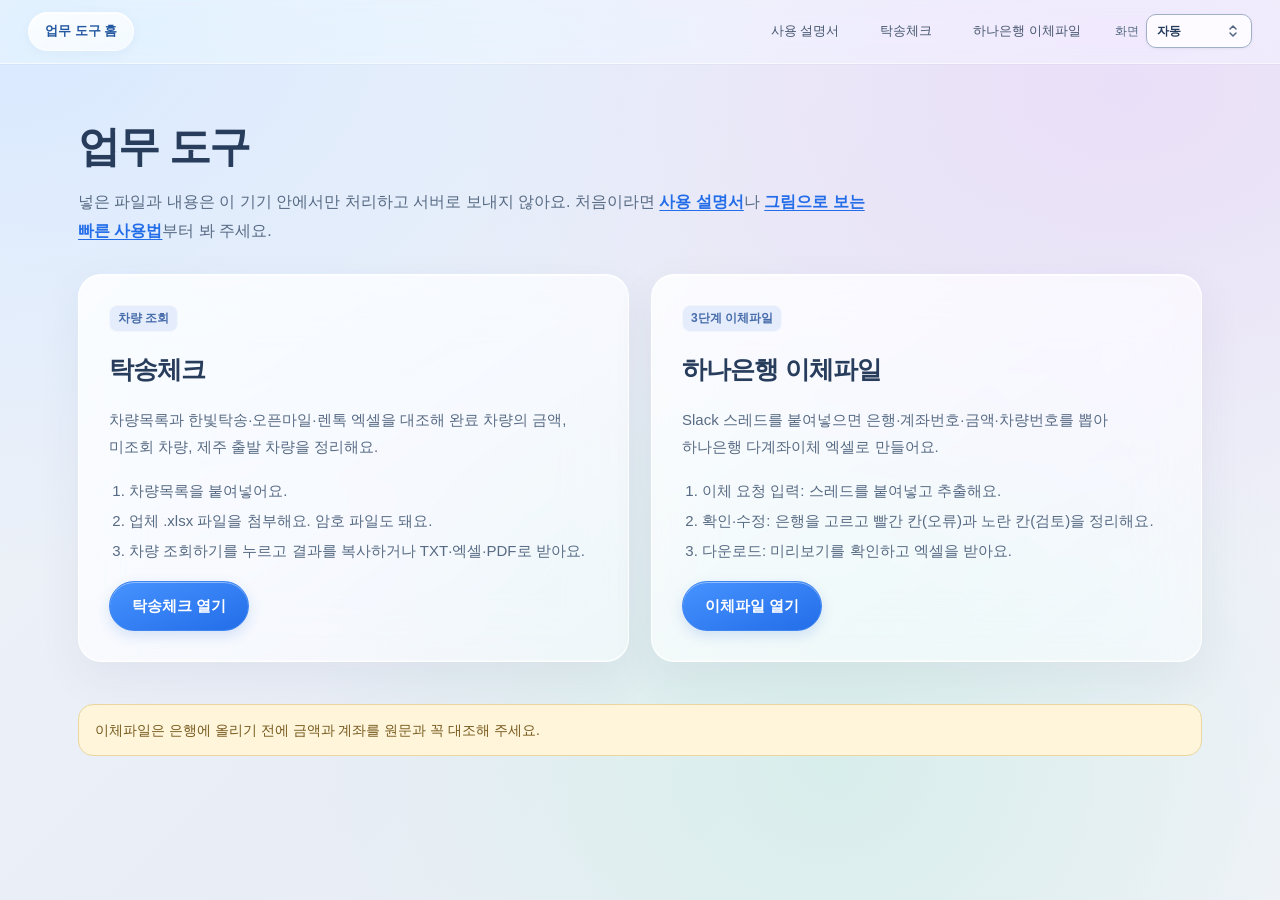
==== index.html @ 795abc53 "불필요한 항목을 지워 공간 확보·가독성 향상 (기능 변경 없음) - 탁송체크: 영문 eyebrow·부제, '이 기기에서만 처리', 카드 안내문, 자동인식 표시, 조회 버튼 아래 안" ====
<!DOCTYPE html>
<html lang="ko">
<head>
<meta charset="utf-8">
<meta name="viewport" content="width=device-width, initial-scale=1">
<title>WorkTool 업무도구</title>
<style>
:root{
  /* 상단 짙은 녹색 메뉴 + 도구 카드 두 개 */
  --bg:#f4f7f5; --surface:#ffffff; --ink:#1f3a31; --muted:#62766c; --line:#d8e5dc;
  --brand:#203e37; --accent:#267358; --accent-ink:#ffffff; --warn-bg:#fff7e6; --warn-ink:#7a5518;
  --font:-apple-system,BlinkMacSystemFont,"Segoe UI","Malgun Gothic","Apple SD Gothic Neo",sans-serif;
  color-scheme:light;
}
*{box-sizing:border-box}
html,body{margin:0}
body{background:var(--bg);color:var(--ink);font:15px/1.6 var(--font)}
.toolnav{display:flex;gap:10px;align-items:center;padding:10px 24px;background:var(--brand);color:#e4f0e8;flex-wrap:wrap;font-size:13px}
.toolnav a{color:inherit;text-decoration:none;padding:7px 11px;border-radius:6px}
.toolnav a:hover,.toolnav a[aria-current="page"]{background:#ffffff20;color:#fff}
.toolnav .homelink{margin-right:auto;font-weight:700}
main{max-width:980px;margin:0 auto;padding:32px 16px 56px;display:grid;gap:22px}
h1,h2{margin:0;text-wrap:balance}
h1{font-size:28px;letter-spacing:-.8px}
.lead{margin:6px 0 0;color:var(--muted)}
.cards{display:grid;grid-template-columns:repeat(auto-fit,minmax(280px,1fr));gap:16px}
.card{background:var(--surface);border:1px solid var(--line);border-radius:14px;padding:22px;display:grid;gap:12px;align-content:start}
.card h2{font-size:19px}
.card p{margin:0;color:var(--muted)}
.card ol{margin:0;padding-left:20px;color:var(--muted);display:grid;gap:3px}
.go{justify-self:start;display:inline-block;padding:11px 18px;border-radius:9px;background:var(--accent);color:var(--accent-ink);text-decoration:none;font-weight:700}
.go:hover{background:#1e6149}
.go:focus-visible,.toolnav a:focus-visible{outline:3px solid #b4d9c9;outline-offset:2px}
.tag{font-size:12px;font-weight:600;color:var(--accent);background:#e8f3ec;border-radius:5px;padding:3px 8px;justify-self:start}
.tag.old{color:var(--warn-ink);background:var(--warn-bg)}
.note{background:var(--warn-bg);color:var(--warn-ink);border:1px solid #efd9ad;border-radius:12px;padding:14px 16px;font-size:14px}
footer{color:var(--muted);font-size:13px}
</style>
<link rel="stylesheet" href="./assets/mac-glass.css?v=20261118-1">
<script src="./assets/theme.js?v=20261116-1"></script>
</head>
<body class="mac-ui" data-page="index">
<nav class="toolnav" aria-label="업무 도구 메뉴"><a class="homelink" aria-current="page" href="./index.html">업무 도구 홈</a><a href="./guide.html">사용 설명서</a><a href="./dispatch.html">탁송체크</a><a href="./transfer.html">하나은행 이체파일</a></nav>
<main>
  <div>
    <h1>업무 도구</h1>
    <p class="lead">넣은 파일과 내용은 이 기기 안에서만 처리하고 서버로 보내지 않아요. 처음이라면 <a href="./guide.html" style="color:var(--accent);font-weight:700">사용 설명서</a>나 <a href="./quick-guide.html" style="color:var(--accent);font-weight:700">그림으로 보는 빠른 사용법</a>부터 봐 주세요.</p>
  </div>
  <div class="cards">
    <article class="card">
      <span class="tag">차량 조회</span>
      <h2>탁송체크</h2>
      <p>차량목록과 한빛탁송·오픈마일·렌톡 엑셀을 대조해 완료 차량의 금액, 미조회 차량, 제주 출발 차량을 정리해요.</p>
      <ol>
        <li>차량목록을 붙여넣어요.</li>
        <li>업체 .xlsx 파일을 첨부해요. 암호 파일도 돼요.</li>
        <li>차량 조회하기를 누르고 결과를 복사하거나 TXT·엑셀·PDF로 받아요.</li>
      </ol>
      <a class="go" href="./dispatch.html">탁송체크 열기</a>
    </article>
    <article class="card">
      <span class="tag">3단계 이체파일</span>
      <h2>하나은행 이체파일</h2>
      <p>Slack 스레드를 붙여넣으면 은행·계좌번호·금액·차량번호를 뽑아 하나은행 다계좌이체 엑셀로 만들어요.</p>
      <ol>
        <li>이체 요청 입력: 스레드를 붙여넣고 추출해요.</li>
        <li>확인·수정: 은행을 고르고 빨간 칸(오류)과 노란 칸(검토)을 정리해요.</li>
        <li>다운로드: 미리보기를 확인하고 엑셀을 받아요.</li>
      </ol>
      <a class="go" href="./transfer.html">이체파일 열기</a>
    </article>
  </div>
  <p class="note">이체파일은 은행에 올리기 전에 금액과 계좌를 원문과 꼭 대조해 주세요.</p>
  
</main>
</body>
</html>
---- assets/mac-glass.css ----
/* WorkTool — shared macOS-inspired glass surfaces */
:root{color-scheme:light;--bg:#edf1f9;--surface:#ffffffb8;--soft:#f7f9fc;--ink:#243044;--muted:#58677d;--line:#cdd6e3;--brand:#283a58;--accent:#236de8;--accent-ink:#fff;--accent-soft:#e6efff;--green:#2878e8;--border:#ffffffcc;--glass-shadow:0 16px 45px #293e6410,inset 0 1px 0 #fff,inset 0 -1px 0 #ffffff77}
body.mac-ui{font-family:-apple-system,BlinkMacSystemFont,'SF Pro Display','SF Pro Text','Apple SD Gothic Neo','Malgun Gothic',sans-serif;color:#243044;background:radial-gradient(ellipse at 0% 4%,#d9e9ff 0,transparent 44%),radial-gradient(ellipse at 88% 10%,#eadff8 0,transparent 42%),radial-gradient(ellipse at 65% 85%,#d8eeeb 0,transparent 45%),linear-gradient(135deg,#eff4fa,#e9edf6 52%,#f1f3f9);background-attachment:fixed;min-height:100vh;-webkit-font-smoothing:antialiased}
body.mac-ui .toolnav{position:relative;display:flex;align-items:center;gap:7px;padding:12px 28px;background:#f8fbff61;border-bottom:1px solid #fff9;color:#44536d;font-size:13px;backdrop-filter:blur(34px) saturate(175%);-webkit-backdrop-filter:blur(34px) saturate(175%);box-shadow:0 1px 0 #8c9fbd12}
body.mac-ui .toolnav a{border:1px solid transparent;border-radius:100px;padding:8px 16px;color:#47566e;text-decoration:none;transition:background .18s,box-shadow .18s}
body.mac-ui .toolnav a[aria-current=page],body.mac-ui .toolnav a:hover{background:linear-gradient(160deg,#ffffffd9,#ffffff8c);border-color:#fff9;color:#2458a1;box-shadow:inset 0 1px 0 #fff,0 3px 12px #1b345a0b}
body.mac-ui .toolnav .homelink{margin-right:auto;color:#243b5a;font-weight:700}
body.mac-ui :is(.card,.panel,.stat,.box,.thread,.wizard-header,.stage-status,.page-content,.modalcard){border:1px solid #ffffffe0;border-radius:23px;background:linear-gradient(145deg,#ffffffd4,#ffffff80);box-shadow:var(--glass-shadow);backdrop-filter:blur(28px) saturate(160%);-webkit-backdrop-filter:blur(28px) saturate(160%)}
body.mac-ui :is(.button,.btn,.action,.go){border:1px solid #fff;border-radius:11px;background:linear-gradient(160deg,#fffffff0,#ffffff80);box-shadow:inset 0 1px 0 #fff,0 3px 9px #243b5f0b;color:#3a4e6b;font-weight:600;transition:background .15s,box-shadow .15s,transform .15s}
body.mac-ui :is(.button,.btn,.action,.go):hover{background:#fff;box-shadow:inset 0 1px 0 #fff,0 4px 13px #243b5f14}
body.mac-ui :is(.button,.btn,.action,.go):active{transform:translateY(1px)}
body.mac-ui :is(.primary,.go){background:linear-gradient(160deg,#4793ff,#236de8)!important;border-color:#77aaff!important;color:#fff!important;box-shadow:inset 0 1px 0 #ffffff6b,0 5px 13px #2163d32b!important}
body.mac-ui :is(.primary,.go):hover{background:linear-gradient(160deg,#3984f3,#1e60d5)!important}
body.mac-ui :is(.danger,.subtle){color:#8a4e58}.mac-ui :is(button,input,textarea,select,a):focus-visible{outline:3px solid #307cf3;outline-offset:3px}
body.mac-ui :is(input:not([type=checkbox]):not([type=radio]):not([type=file]),textarea,select){background:#ffffffbf;color:#2e415f;border:1px solid #bdcadd;border-radius:10px;box-shadow:inset 0 1px 3px #293c5a05}
body.mac-ui :is(input,textarea)::placeholder{color:#7b8ba3}body.mac-ui :is(input[type=checkbox],input[type=radio]){accent-color:#2877ed}
body.mac-ui :is(h1,h2,h3){color:#283d5c;letter-spacing:-.035em}body.mac-ui :is(.muted,.lead,.intro,.sectionhint,.panelhead p,.fileinfo,.storage-notice){color:#586b84}
body.mac-ui .brandmark{border:1px solid #ffffff7a;background:linear-gradient(145deg,#6aa9ff,#3878df);color:#fff;box-shadow:inset 0 1px 0 #ffffff99,0 6px 18px #2264bb26;border-radius:12px}
body.mac-ui .topbar{background:#ffffff26;border-bottom-color:#ffffff75;backdrop-filter:blur(28px);-webkit-backdrop-filter:blur(28px)}
body.mac-ui :is(.chip,.pill,.tag,.countbadge){background:#e5edfc;color:#476caa;border:1px solid #ffffff80;border-radius:8px}
body.mac-ui :is(.warn,.warnbox,.note,.callout){border-radius:15px;background:#fff5db;color:#775b1e;border:1px solid #ead69e}
body.mac-ui :is(.tip,.help){background:#eef5ff;color:#3d5d86;border-color:#d7e4f7}
body.mac-ui dialog{background:linear-gradient(145deg,#fffffff2,#f5f7fce8);border:1px solid #fff;border-radius:24px;box-shadow:0 28px 100px #142c5640,inset 0 1px #fff;color:#2e4363;backdrop-filter:blur(35px);-webkit-backdrop-filter:blur(35px)}
body.mac-ui dialog::backdrop{background:#23375440;backdrop-filter:blur(10px);-webkit-backdrop-filter:blur(10px)}
body.mac-ui .modal{background:#1f31503b;backdrop-filter:blur(9px);-webkit-backdrop-filter:blur(9px)}body.mac-ui .modalcard{background:linear-gradient(145deg,#fffffff5,#eef3fceb);box-shadow:0 24px 90px #263d6633}
body.mac-ui .toast,body.mac-ui #toast{background:#263e61e8;border:1px solid #ffffff66;backdrop-filter:blur(20px);color:#fff;border-radius:14px;box-shadow:0 10px 28px #17315e25}
body.mac-ui :is(table){font-variant-numeric:tabular-nums}body.mac-ui :is(th){background:#e9eef7;color:#415c7b;border-bottom-color:#c8d5e8}body.mac-ui :is(td){border-bottom-color:#dbe3f0}
/* Home and reading pages keep comfortable line lengths. */
body.mac-ui[data-page=index] main{max-width:1180px;padding:58px 28px 70px;gap:28px}
body.mac-ui[data-page=index] h1{font-size:42px;letter-spacing:-1.7px;line-height:1.2}body.mac-ui[data-page=index] .lead{font-size:16px;max-width:800px;line-height:1.8;margin-top:16px}
body.mac-ui[data-page=index] .cards{gap:22px}body.mac-ui[data-page=index] .card{padding:30px;gap:17px;min-height:330px}body.mac-ui[data-page=index] .card h2{font-size:25px}body.mac-ui[data-page=index] .card p,body.mac-ui[data-page=index] .card ol{color:#586b84;line-height:1.8}body.mac-ui[data-page=index] .go{padding:12px 22px;border-radius:12px}
body.mac-ui:not([data-page=index]):not([data-page=dispatch]):not([data-page=transfer]):not([data-stage]) main{max-width:1060px;padding:40px 24px 68px;gap:24px}
body.mac-ui:not([data-page=index]):not([data-page=dispatch]):not([data-page=transfer]):not([data-stage]) main>section{border:1px solid #ffffffe0;border-radius:23px;background:linear-gradient(145deg,#ffffffd4,#ffffff91);box-shadow:var(--glass-shadow);padding:28px;backdrop-filter:blur(22px);-webkit-backdrop-filter:blur(22px)}
body.mac-ui :is(.screenshot,.shot,figure,img){max-width:100%}body.mac-ui :is(figure,.shot){border-radius:17px}body.mac-ui details{background:#ffffff75;border:1px solid #ffffffb3;border-radius:14px;padding:12px 16px}body.mac-ui summary{color:#395b88;cursor:pointer}body.mac-ui a:not(.go):not(.action):not(.button):not(.btn){text-underline-offset:3px}
/* Transfer workspace: native-style segmented steps and larger working area. */
body.mac-ui[data-page=transfer] .wrap{max-width:1600px;padding:24px 28px 65px;gap:20px}
body.mac-ui[data-page=transfer] .stepper{grid-template-columns:minmax(200px,.7fr) repeat(3,1fr);gap:8px;padding:10px;border:1px solid #ffffffe6;border-radius:21px;background:#ffffff66;box-shadow:var(--glass-shadow);backdrop-filter:blur(30px);-webkit-backdrop-filter:blur(30px)}
body.mac-ui[data-page=transfer] .stepper>.btn{grid-column:1;justify-self:start;margin-left:8px}
body.mac-ui[data-page=transfer] .guide{border-color:#bfcfe066;color:#3e5576}body.mac-ui[data-page=transfer] .step{border-radius:13px;background:#ffffff73;border:1px solid transparent;padding:13px}
body.mac-ui[data-page=transfer] .step[aria-current=step]{background:linear-gradient(145deg,#fffffff0,#ffffffa6);border-color:#fff;box-shadow:0 4px 13px #19376014,inset 0 1px #fff}
body.mac-ui[data-page=transfer] .step .no{background:#b2c3dd}body.mac-ui[data-page=transfer] .step[aria-current=step] .no,body.mac-ui[data-page=transfer] .step.done .no{background:linear-gradient(145deg,#5c9efb,#2875e7)}
body.mac-ui[data-page=transfer] .panel{padding:26px;border-radius:25px}body.mac-ui[data-page=transfer] .panelhead h1{font-size:27px}body.mac-ui[data-page=transfer] .cols{grid-template-columns:minmax(0,1fr) 310px;gap:22px}body.mac-ui[data-page=transfer] .box{padding:18px;border-radius:18px}body.mac-ui[data-page=transfer] .thread{padding:18px;background:#ffffff6b;border-color:#d1ddeb;border-radius:18px}body.mac-ui[data-page=transfer] textarea{min-height:240px;font-family:-apple-system,BlinkMacSystemFont,'SF Pro Text','Apple SD Gothic Neo',sans-serif;font-size:15px;line-height:1.8;padding:16px}
body.mac-ui[data-page=transfer] .tile{border-radius:15px;border-color:#ffffffcc;background:#ffffff9c;box-shadow:inset 0 1px #fff;color:#425a7d}body.mac-ui[data-page=transfer] .tile[aria-pressed=true]{outline-color:#367fed;background:#e5efff}body.mac-ui[data-page=transfer] th{font-size:13px}body.mac-ui[data-page=transfer] td{font-size:14px}
/* Preserve error and review cues on top of the glass surface. */
body.mac-ui .badcell,body.mac-ui td.error{background:#fff0ed!important}body.mac-ui td.warn{background:#fff6d9!important}
body.mac-ui .steps{background:#ffffff66;border:1px solid #fff;border-radius:17px;padding:7px;box-shadow:inset 0 1px #fff}body.mac-ui .steps a{border-radius:12px;background:#ffffff66;color:#566b88}body.mac-ui .steps a[aria-current=step]{background:#fff;color:#2468c9;box-shadow:0 3px 12px #29487812}
body.mac-ui .page-content{overflow:hidden}body.mac-ui .frame{border:0;background:transparent}body.mac-ui .stage-status{padding:16px 20px}body.mac-ui .stage-actions{gap:12px}
/* Dispatch keeps its full-width layout; blue accents match the suite. */
body.mac-ui[data-page^=dispatch] .stat.active{background:linear-gradient(135deg,#eff6ffeb,#dfebffd4);border-color:#a4c6f5}body.mac-ui[data-page^=dispatch] .stat strong{color:#345b8b}body.mac-ui[data-page^=dispatch] .tab.active{background:#e0ebfc;color:#2d66b6}body.mac-ui[data-page^=dispatch] .step{color:#4779bc;background:#edf4ff}body.mac-ui[data-page^=dispatch] #table td.amount{color:#2e5b86}body.mac-ui[data-page^=dispatch] #body tr.work-copied>td{background:#dfedff}body.mac-ui[data-page^=dispatch] #body tr.work-done>td{background:#def1e3}
@media(max-width:950px){body.mac-ui[data-page=transfer] .stepper{grid-template-columns:1fr 1fr 1fr}body.mac-ui[data-page=transfer] .guide{grid-column:1/-1;border:0}body.mac-ui[data-page=transfer] .cols{grid-template-columns:1fr}body.mac-ui[data-page=transfer] .side{grid-template-columns:1fr 1fr}}
@media(max-width:650px){body.mac-ui .toolnav{padding:9px 12px;gap:4px;font-size:12px}body.mac-ui .toolnav a{padding:7px 10px}body.mac-ui[data-page=index] main{padding:32px 16px 48px}body.mac-ui[data-page=index] h1{font-size:34px}body.mac-ui[data-page=index] .card{padding:23px;min-height:0}body.mac-ui[data-page=transfer] .wrap{padding:16px 12px 45px}body.mac-ui[data-page=transfer] .panel{padding:18px}body.mac-ui[data-page=transfer] .panelhead h1{font-size:23px}body.mac-ui[data-page=transfer] .stepper{gap:5px;padding:8px;border-radius:18px}body.mac-ui[data-page=transfer] .step{padding:9px 6px;gap:6px}body.mac-ui[data-page=transfer] .step b{font-size:12px}body.mac-ui[data-page=transfer] .step span{font-size:11px}body.mac-ui[data-page=transfer] .step .no{width:23px;height:23px}body.mac-ui[data-page=transfer] .side{grid-template-columns:1fr}body.mac-ui[data-page=transfer] textarea{min-height:190px}body.mac-ui:not([data-page=index]):not([data-page=dispatch]):not([data-page=transfer]):not([data-stage]) main{padding:28px 14px 45px}body.mac-ui:not([data-page=index]):not([data-page=dispatch]):not([data-page=transfer]):not([data-stage]) main>section{padding:21px}body.mac-ui .topnav{gap:5px;flex-wrap:wrap}}
@media(prefers-reduced-motion:reduce){body.mac-ui *,body.mac-ui *::before,body.mac-ui *::after{transition:none!important;scroll-behavior:auto!important}}
@media(prefers-reduced-transparency:reduce){body.mac-ui :is(.card,.panel,.stat,.box,.thread,.wizard-header,.stage-status,.page-content,.modalcard,.stepper,.toolnav){background:#f8faff;backdrop-filter:none;-webkit-backdrop-filter:none}}
@supports not (backdrop-filter:blur(1px)){body.mac-ui :is(.card,.panel,.stat,.box,.thread,.wizard-header,.stage-status,.page-content,.modalcard,.stepper){background:#f8faff}}
/* Keep guide + shortcut help in one compact column beside the three steps. */
@media(min-width:951px){body.mac-ui[data-page=transfer] .stepper{grid-template-rows:auto auto}body.mac-ui[data-page=transfer] .guide{grid-column:1;grid-row:1;padding:5px 10px}body.mac-ui[data-page=transfer] .stepper>.btn{grid-column:1;grid-row:2;justify-self:start;padding:5px 10px;margin:0 0 0 10px}body.mac-ui[data-page=transfer] .step{grid-row:1/3;align-items:center}body.mac-ui[data-page=transfer] .step[data-step="1"]{grid-column:2}body.mac-ui[data-page=transfer] .step[data-step="2"]{grid-column:3}body.mac-ui[data-page=transfer] .step[data-step="3"]{grid-column:4}}
@media(max-width:950px){body.mac-ui[data-page=transfer] .guide{grid-row:1;grid-column:1/4}body.mac-ui[data-page=transfer] .stepper>.btn{grid-row:2;grid-column:1/4;justify-self:start;margin:0;padding:5px 10px}body.mac-ui[data-page=transfer] .step{grid-row:3}body.mac-ui[data-page=transfer] .step[data-step="1"]{grid-column:1}body.mac-ui[data-page=transfer] .step[data-step="2"]{grid-column:2}body.mac-ui[data-page=transfer] .step[data-step="3"]{grid-column:3}}
@media print{body.mac-ui{background:white}body.mac-ui :is(.card,.panel,.stat,.box,.thread){background:white;box-shadow:none;backdrop-filter:none}}

/* Clear native select controls keep keyboard and screen-reader behavior. */
body.mac-ui select{appearance:none;-webkit-appearance:none;min-height:38px;padding:9px 36px 9px 12px!important;background-color:#fff!important;background-image:url("data:image/svg+xml,%3Csvg xmlns='http://www.w3.org/2000/svg' width='16' height='16' viewBox='0 0 16 16'%3E%3Cpath d='m5 6 3-3 3 3M5 10l3 3 3-3' fill='none' stroke='%23516683' stroke-width='1.5' stroke-linecap='round' stroke-linejoin='round'/%3E%3C/svg%3E")!important;background-repeat:no-repeat!important;background-position:right 10px center!important;border:1px solid #9eafc7!important;border-radius:10px!important;color:#243b5c!important;font-size:13px!important;font-weight:600;line-height:1.4;box-shadow:0 1px 3px #1e355413!important;cursor:pointer;text-overflow:ellipsis}
body.mac-ui select:hover{border-color:#4b83ca!important}body.mac-ui select:focus-visible{outline:3px solid #3d87f8;outline-offset:2px}body.mac-ui select option,body.mac-ui select optgroup{background:#fff;color:#243b5c;font-size:14px}body.mac-ui select option:checked{background:#dceaff;color:#174a94}body.mac-ui select:disabled{opacity:.6;cursor:not-allowed}body.mac-ui select.invalid{border:2px solid #bd3f39!important;background-color:#fff0ed!important}body.mac-ui .choice-pending select{border:2px solid #bd8824!important;background-color:#fff7df!important;color:#725014!important}
body.mac-ui .theme-control{display:inline-flex;align-items:center;gap:7px;margin-left:10px;font-size:12px;color:#526781;white-space:nowrap}body.mac-ui .theme-control select{width:106px;min-height:34px;padding:6px 30px 6px 10px!important;font-size:12px!important;background-color:#ffffffc7!important}
:root[data-theme=dark]{color-scheme:dark;--bg:#141923;--surface:#252d3c;--soft:#222b3b;--ink:#e5ecf8;--muted:#a9b8d0;--line:#47546d;--brand:#d1e1ff;--accent:#78adff;--accent-soft:#293e60;--accent-ink:#fff;--green:#7baffb;--border:#697a973d;--ok:#9cdbb7;--ok-soft:#214034;--warn:#f6d18b;--warn-soft:#48391d;--bad:#ffb6ad;--bad-soft:#4b292c;--note:#3f361f;--note-line:#7e6939;--glass-shadow:inset 0 1px 0 #ffffff12,0 15px 45px #00000026;background:#141923}
html[data-theme=dark] body.mac-ui{background:radial-gradient(ellipse at 0% 0%,#23344f 0,transparent 45%),radial-gradient(ellipse at 100% 5%,#352c48 0,transparent 45%),linear-gradient(145deg,#151c28,#171c29 55%,#152425);background-attachment:fixed;color:#e5ecf8}
html[data-theme=dark] body.mac-ui .toolnav,html[data-theme=dark] body.mac-ui .topbar{background:#202a3d99;border-color:#8094b52b;color:#d6e1f5}html[data-theme=dark] body.mac-ui .toolnav a,html[data-theme=dark] body.mac-ui .toolnav .homelink{color:#c8d6ed}html[data-theme=dark] body.mac-ui .toolnav a:hover,html[data-theme=dark] body.mac-ui .toolnav a[aria-current=page]{background:linear-gradient(145deg,#ffffff22,#ffffff0d);color:#e4eeff;border-color:#a7c2ef30;box-shadow:inset 0 1px #ffffff1c}
html[data-theme=dark] body.mac-ui :is(.card,.panel,.stat,.box,.thread,.wizard-header,.stage-status,.page-content,.modalcard,.stepper){background:linear-gradient(145deg,#303b50c9,#222c3dbd)!important;border-color:#93a9ca36!important;box-shadow:var(--glass-shadow)}
html[data-theme=dark] body.mac-ui main>section:not(.pagehead):not(.results):not(.page-content),html[data-theme=dark] body.mac-ui .page-content{background:linear-gradient(145deg,#303b50c9,#222c3dbd);border-color:#93a9ca36}
html[data-theme=dark] body.mac-ui :is(h1,h2,h3,.brand,.plate,.stat strong,.panelhead h1){color:#e1ebff!important}html[data-theme=dark] body.mac-ui :is(.muted,.lead,.intro,.sectionhint,.panelhead p,.storage-notice,.fileinfo,.filename,.filemeta,.filehint,.rowmeta,.origin,.local,.eyebrow,.sidenote,.legend,.tablefoot,.resulthead,.stat>span,.datefilter,.vendorfilterlabel,footer,.help ul,.pagehead p,.card p,.card ol,.step span,.guide span,.guide,.empty p,.empty h3){color:#b0bfd6!important}
html[data-theme=dark] body.mac-ui :is(.button,.btn,.action){background:linear-gradient(160deg,#4a597180,#303c5166);color:#e0e9fa;border-color:#8399bd59;box-shadow:inset 0 1px #ffffff0d,0 2px 5px #0002}html[data-theme=dark] body.mac-ui :is(.button,.btn,.action):hover{background:#495b77;box-shadow:none}html[data-theme=dark] body.mac-ui .danger{color:#ffb4ad}html[data-theme=dark] body.mac-ui :is(.primary,.go){background:linear-gradient(150deg,#3c8bed,#2468d4)!important;color:white!important}
html[data-theme=dark] body.mac-ui :is(input:not([type=checkbox]):not([type=radio]):not([type=file]),textarea){background:#192334!important;color:#e2ecff!important;border-color:#617491!important;box-shadow:inset 0 2px 5px #0002}html[data-theme=dark] body.mac-ui :is(input,textarea)::placeholder{color:#9aaecb}html[data-theme=dark] body.mac-ui :is(input.invalid,textarea.invalid){background:#44292f!important;border-color:#e7948b!important}
html[data-theme=dark] body.mac-ui select{background-color:#1b293f!important;background-image:url("data:image/svg+xml,%3Csvg xmlns='http://www.w3.org/2000/svg' width='16' height='16' viewBox='0 0 16 16'%3E%3Cpath d='m5 6 3-3 3 3M5 10l3 3 3-3' fill='none' stroke='%23cadcff' stroke-width='1.5' stroke-linecap='round' stroke-linejoin='round'/%3E%3C/svg%3E")!important;color:#e4edff!important;border-color:#6b83a9!important;box-shadow:0 2px 5px #0002!important}html[data-theme=dark] body.mac-ui select:hover{border-color:#9bc0ff!important}html[data-theme=dark] body.mac-ui select option,html[data-theme=dark] body.mac-ui select optgroup{background:#1b293f;color:#e4edff}html[data-theme=dark] body.mac-ui select option:checked{background:#355d98;color:#fff}html[data-theme=dark] body.mac-ui select.invalid{background-color:#44292f!important;border-color:#e7948b!important}html[data-theme=dark] body.mac-ui .choice-pending select{background-color:#42351d!important;border-color:#e4b85d!important;color:#ffe0a4!important}
html[data-theme=dark] body.mac-ui :is(.filterbar,.colresetbar,.exportbar,.search,.steps){background:#23304780;border-color:#8499bc38}html[data-theme=dark] body.mac-ui .tablewrap{background:#18233499}html[data-theme=dark] body.mac-ui table,html[data-theme=dark] body.mac-ui #table{background:#202c3c;color:#e0e9f8}html[data-theme=dark] body.mac-ui :is(th,#table thead th,#table.resizable thead th){background:#2e4059!important;color:#d7e5ff!important;border-bottom-color:#6b82a4!important;box-shadow:inset 0 1px #ffffff12}html[data-theme=dark] body.mac-ui td{color:#c4d3ea!important;border-bottom-color:#52658155!important}html[data-theme=dark] body.mac-ui :is(#table td.amount,td.amount){color:#abd0ff!important}html[data-theme=dark] body.mac-ui tbody tr:nth-child(even){background:#26344a}html[data-theme=dark] body.mac-ui tbody tr:hover{background:#334763}
html[data-theme=dark] body.mac-ui #body tr.work-copied>td{background:#213f67!important}html[data-theme=dark] body.mac-ui #body tr.work-done>td{background:#244738!important}html[data-theme=dark] body.mac-ui .work-status{color:#b4d4ff}html[data-theme=dark] body.mac-ui .work-done .work-status{color:#aae3bd}
html[data-theme=dark] body.mac-ui :is(.warn,.warnbox,.note,.callout,.choice-pending){background:#44371e!important;color:#f6d694!important;border-color:#8e723b}html[data-theme=dark] body.mac-ui :is(.tip,.help){background:#233c5b!important;color:#bfd6f5!important;border-color:#526b8a}
html[data-theme=dark] body.mac-ui :is(.tag,.pill,.chip,.countbadge,.version){background:#304461;color:#c4dafe;border-color:#617da74d}html[data-theme=dark] body.mac-ui :is(.badge.confirmed,.badge.carrier,.st.ok,.green){background:#244b3a;color:#afe7c6}html[data-theme=dark] body.mac-ui :is(.badge.missing,.st.warn,.yellow){background:#514024;color:#ffe0a2}html[data-theme=dark] body.mac-ui :is(.badge.duplicate,.badge.cost,.badge.incomplete,.st.bad,.red){background:#522f38;color:#ffc5ba}html[data-theme=dark] body.mac-ui .badge.slack{background:#31455f;color:#c2dcff}
html[data-theme=dark] body.mac-ui :is(.step,.steps a,.tile){background:#25354d!important;color:#d3e3fd;border-color:#5e739344}html[data-theme=dark] body.mac-ui :is(.step[aria-current=step],.steps a[aria-current=step],.tile[aria-pressed=true],.stat.active){background:#354e73!important;border-color:#83aff3!important;box-shadow:inset 0 1px #ffffff17}html[data-theme=dark] body.mac-ui .tab{color:#becce1}html[data-theme=dark] body.mac-ui .tab.active{background:#34537f;color:#e2edff}html[data-theme=dark] body.mac-ui :is(.drop,.demobanner,details){background:#23394b99;border-color:#6688a966;color:#b9d8e7}html[data-theme=dark] body.mac-ui .drop strong{color:#b5d6ee}
html[data-theme=dark] body.mac-ui dialog,html[data-theme=dark] body.mac-ui .modalcard{background:#26344af5!important;color:#e1ebff;border-color:#7188ab66}html[data-theme=dark] body.mac-ui dialog p{color:#becde4}html[data-theme=dark] body.mac-ui dialog pre{background:#19263c;color:#c5d8f4}html[data-theme=dark] body.mac-ui .filterpop{background:#293c56;border-color:#6d87ad}html[data-theme=dark] body.mac-ui .filterpop button{background:#3a5276;color:white;border-color:#7191bf}html[data-theme=dark] body.mac-ui .theme-control{color:#bed0ea}
html[data-theme=dark] body.mac-ui a:not(.button):not(.btn):not(.action):not(.go){color:#aacdff}html[data-theme=dark] body.mac-ui .carrier-tag{background:#254a3a;color:#b3e5c6}html[data-theme=dark] body.mac-ui .emptychips span{background:#293e5a;color:#c0d4f1;border-color:#5b759c}
@media(max-width:650px){body.mac-ui .theme-control{margin-left:0;gap:5px;font-size:11px}body.mac-ui .theme-control select{width:96px;min-height:34px;font-size:12px!important}body.mac-ui select{min-height:40px}}
body.mac-ui[data-page=transfer] .cols.step2cols{grid-template-columns:minmax(0,1fr) 260px}
body.mac-ui td select{height:auto;min-height:38px}
html[data-theme=dark] body.mac-ui #fillRows td{background:#1d2b3f!important}
html[data-theme=dark] body.mac-ui .step .no{background:#465e80!important;color:#fff!important}html[data-theme=dark] body.mac-ui .step .no span{color:#fff!important}
html[data-theme=dark] body.mac-ui .tablewrap{border-color:#5b7192;background:#1d2b3f}html[data-theme=dark] body.mac-ui .tablewrap td{background-color:transparent}html[data-theme=dark] body.mac-ui tr.sel td{background:#304d70}html[data-theme=dark] body.mac-ui td input.attn{background:#44371e!important;border-color:#dbb363!important}
@media(max-width:1000px){body.mac-ui[data-page=transfer] .cols.step2cols{grid-template-columns:1fr}body.mac-ui[data-page=transfer] .step2cols>.side{grid-template-columns:repeat(3,minmax(0,1fr))}}
@media(max-width:650px){body.mac-ui[data-page=transfer] .step2cols>.side{grid-template-columns:1fr}}
@media print{html[data-theme=dark] body.mac-ui{background:#fff!important;color:#17283e!important}.theme-control{display:none!important}}

/* ---------------------------------------------------------------
   2026-11-17 Liquid Glass 다듬기
   - 유리 효과(블러)는 바깥 판에만: 판 안의 상자·타일은 겹겹이 흐리지 않음
   - 바깥 판 → 안쪽 상자 → 버튼 순으로 모서리 둥글기를 맞춤
   - 흰 유리 위 흰 버튼이 묻히지 않게 얇은 테두리
   - 남아 있던 녹색 아이콘, 표 아래 흰 빈칸, 검색칸 이중 테두리 정리
   - 휴대폰: 메뉴 한 줄, 단계 버튼 글자 줄바꿈 정리
---------------------------------------------------------------- */
:root{--r-outer:24px;--r-inner:16px;--r-ctl:12px;--hair:#d6dfeb;--hair-strong:#b9c7da}
html{background:#edf1f9}html[data-theme=dark]{background:#141923}
body.mac-ui{background-color:#edf1f9}html[data-theme=dark] body.mac-ui{background-color:#141923}

/* 1) 바깥 판만 유리. 안쪽 표면은 반투명 단색 + 머리카락 테두리 */
body.mac-ui :is(.panel,.card,.stepper,.wizard-header) :is(.box,.thread,.tile,.stat,.card,.step,.crow,.fixitem){backdrop-filter:none;-webkit-backdrop-filter:none}
body.mac-ui .panel,body.mac-ui[data-page=transfer] .panel{border-radius:var(--r-outer)}
body.mac-ui .panel :is(.box,.thread,.tile):not(.help){background:#ffffffb8;border:1px solid var(--hair);box-shadow:inset 0 1px 0 #fff;border-radius:var(--r-inner)}
body.mac-ui .panel .box.help{border-radius:var(--r-inner)}
body.mac-ui[data-page=transfer] .tile[aria-pressed=true]{background:#e4eeff;border-color:#9cbcf0;box-shadow:inset 0 1px 0 #fff}
body.mac-ui[data-page=transfer] .stepper{border-radius:var(--r-outer)}
body.mac-ui[data-page=transfer] .step{border-radius:var(--r-inner)}
body.mac-ui[data-page=transfer] .step:not([aria-current=step]){border-color:#ffffff99}

/* 2) 버튼: 캡슐 모양 + 보이는 테두리. 위험 동작은 붉은 글씨만 */
body.mac-ui :is(.button,.btn,.action){border:1px solid var(--hair);border-radius:999px}
body.mac-ui :is(.button,.btn,.action):hover{border-color:var(--hair-strong)}
body.mac-ui :is(.btn.big,.go){border-radius:999px}
body.mac-ui :is(.danger){color:#b4413c}
body.mac-ui :is(.primary,.go){border-color:#3f86f0!important}
body.mac-ui .btn:disabled,body.mac-ui .btn:disabled:hover{background:#ffffff80;box-shadow:none;transform:none}
body.mac-ui .btn.primary:disabled{background:linear-gradient(160deg,#9cbff5,#7fa7e8)!important;box-shadow:none!important}

/* 3) 입력칸: 안쪽 상자보다 한 단계 작은 둥글기 */
body.mac-ui :is(input:not([type=checkbox]):not([type=radio]):not([type=file]),textarea){border-radius:var(--r-ctl);border-color:var(--hair-strong)}
body.mac-ui td :is(input:not([type=checkbox]),select){border-radius:9px!important}
body.mac-ui :is(input:not([type=checkbox]):not([type=radio]):not([type=file]),textarea):focus{border-color:#4b8af0;box-shadow:0 0 0 3px #4b8af026}

/* 4) 표: 유리 판 위에 단정한 흰 표면. 빈칸 채움줄은 투명 */
body.mac-ui .tablewrap{border-radius:var(--r-inner);border:1px solid var(--hair);background:#ffffffc9}
body.mac-ui #fillRows td{background:transparent}
body.mac-ui .crow{border-radius:var(--r-ctl);border-color:var(--hair);background:#ffffffc2}

/* 5) 남은 녹색 아이콘을 파란 강조색으로 */
body.mac-ui .guide svg{color:var(--accent)}

/* 6) 탁송체크 검색칸: 바깥 테두리 하나만 */
body.mac-ui .search input{border:0!important;background:transparent!important;box-shadow:none!important;padding:2px 0!important;border-radius:0!important}
body.mac-ui .search:focus-within{border-color:#4b8af0;box-shadow:0 0 0 3px #4b8af026}

/* 다크 모드 대응 */
html[data-theme=dark]{--hair:#93a9ca2e;--hair-strong:#93a9ca55}
html[data-theme=dark] body.mac-ui .panel :is(.box,.thread,.tile):not(.help){background:#ffffff0a!important;border-color:var(--hair)!important;box-shadow:inset 0 1px 0 #ffffff0d}
html[data-theme=dark] body.mac-ui[data-page=transfer] .tile[aria-pressed=true]{background:#2f4a72!important;border-color:#6f9ce6!important}
html[data-theme=dark] body.mac-ui[data-page=transfer] .step:not([aria-current=step]){border-color:var(--hair)!important}
html[data-theme=dark] body.mac-ui :is(.button,.btn,.action){border-color:var(--hair-strong)}
html[data-theme=dark] body.mac-ui .danger{color:#ffb4ad}
html[data-theme=dark] body.mac-ui .tablewrap{border-color:var(--hair-strong)}
html[data-theme=dark] body.mac-ui .crow{background:#ffffff0a;border-color:var(--hair)}
html[data-theme=dark] body.mac-ui .btn:disabled{background:#ffffff0d}
html[data-theme=dark] body.mac-ui .btn.primary:disabled{background:linear-gradient(150deg,#3b5f92,#2f4f80)!important;color:#c7d6ee!important}
html[data-theme=dark] body.mac-ui .search{background:#192334;border-color:var(--hair-strong);color:#9aaecb}

/* 휴대폰 */
@media(max-width:650px){
 body.mac-ui .toolnav{flex-wrap:nowrap;overflow-x:auto;scrollbar-width:none;-webkit-overflow-scrolling:touch}
 body.mac-ui .toolnav::-webkit-scrollbar{display:none}
 body.mac-ui .toolnav a{white-space:nowrap;flex:none}
 body.mac-ui .theme-control{font-size:0;gap:0;margin-left:2px;flex:none}
 body.mac-ui .theme-control select{width:76px;min-height:32px;padding:5px 26px 5px 10px!important;background-position:right 7px center!important}
 body.mac-ui[data-page=transfer] .stepper>.btn{display:none}
 body.mac-ui[data-page=transfer] .step{grid-row:2;flex-direction:column;align-items:center;text-align:center;gap:6px;padding:10px 4px}
 body.mac-ui[data-page=transfer] .step div span{display:none}
 body.mac-ui[data-page=transfer] .step b{font-size:12.5px;word-break:keep-all;line-height:1.35}
 body.mac-ui[data-page=transfer] .guide{padding:4px 6px}
 body.mac-ui .panel :is(.box,.thread){border-radius:14px}
}
@media(prefers-reduced-transparency:reduce){body.mac-ui .panel :is(.box,.thread,.tile):not(.help){background:#fff}}
@media(max-width:650px){body.mac-ui[data-page=transfer] .tiles>.tile.sum:last-child{grid-column:1/-1}}
@media(max-width:430px){body.mac-ui[data-page=index] .toolnav a[href="./guide.html"]{display:none}}
body.mac-ui .iconbutton{background:linear-gradient(160deg,#fffffff0,#ffffff99);border:1px solid var(--hair);box-shadow:inset 0 1px 0 #fff}
html[data-theme=dark] body.mac-ui .iconbutton{background:#ffffff14;border-color:var(--hair-strong);color:#d6e3f8;box-shadow:inset 0 1px 0 #ffffff12}
@media(max-width:430px){body.mac-ui .toolnav a.navguide{display:none}}
/* 한글은 단어 중간에서 줄을 바꾸지 않음 (긴 영문·숫자는 칸 안에서 줄바꿈) */
body.mac-ui{word-break:keep-all;overflow-wrap:anywhere}
body.mac-ui :is(td,th,input,textarea,pre,code){word-break:normal}
/* 사용법 페이지 위쪽 메뉴도 유리 막대로 */
body.mac-ui>nav:not(.toolnav){background:#f8fbff70;border-bottom:1px solid #fff9;box-shadow:0 1px 0 #8c9fbd12;backdrop-filter:blur(34px) saturate(175%);-webkit-backdrop-filter:blur(34px) saturate(175%)}
html[data-theme=dark] body.mac-ui>nav:not(.toolnav){background:#202a3d99;border-color:#8094b52b}
body.mac-ui td .why{word-break:keep-all}

/* ---------------------------------------------------------------
   2026-11-18 배치 정리 — 탁송체크
   - 머리줄 하나로: 제목 옆에 체험 데이터·초기화·도움말
   - 입력 카드 두 개를 나란히, 조회 버튼은 그 아래 오른쪽
   - 결과 필터: 탭 한 줄 → 필터 한 줄, 검색은 오른쪽 끝
---------------------------------------------------------------- */
body.mac-ui[data-page=dispatch] main{padding-top:22px}
body.mac-ui[data-page=dispatch] .pagehead{align-items:flex-end;margin-bottom:18px}
body.mac-ui[data-page=dispatch] .eyebrow{letter-spacing:.5px;font-size:12px;font-weight:700;color:var(--accent)}
body.mac-ui[data-page=dispatch] .headbuttons{display:flex;align-items:center;gap:10px;flex-wrap:wrap;justify-content:flex-end}
body.mac-ui[data-page=dispatch] .headbuttons .local{font-size:12px;color:#55708a;display:inline-flex;align-items:center;gap:6px;margin-right:6px}
body.mac-ui[data-page=dispatch] .headbuttons .local i{width:7px;height:7px;border-radius:50%;background:#3aa776;display:inline-block}
body.mac-ui[data-page=dispatch] .inputs{grid-template-columns:minmax(0,1fr) minmax(0,1fr);grid-template-rows:auto auto;gap:14px 20px}
body.mac-ui[data-page=dispatch] .inputcard,body.mac-ui[data-page=dispatch] .filescard{grid-row:1}
body.mac-ui[data-page=dispatch] .run{grid-column:2;grid-row:2;justify-self:end;align-self:center;min-width:260px;min-height:54px}
body.mac-ui[data-page=dispatch] .sidenote{grid-column:1;grid-row:2;align-self:center;padding:0 4px;font-size:12px}
body.mac-ui[data-page=dispatch] .sidenote br{display:none}
body.mac-ui[data-page=dispatch] .filterbar{display:flex;flex-wrap:wrap;align-items:center;gap:10px 14px}
body.mac-ui[data-page=dispatch] .filterbar .tabs{flex:1 0 100%}
body.mac-ui[data-page=dispatch] .filterbar .search{margin-left:auto;min-width:220px}
body.mac-ui[data-page=dispatch] .colresetbar{padding:10px 24px;margin:0;justify-content:flex-end;gap:8px}
@media(max-width:820px){
 body.mac-ui[data-page=dispatch] .pagehead{flex-direction:column;align-items:flex-start;gap:12px}
 body.mac-ui[data-page=dispatch] .headbuttons{justify-content:flex-start}
 body.mac-ui[data-page=dispatch] .inputs{grid-template-columns:minmax(0,1fr)}
 body.mac-ui[data-page=dispatch] .inputcard,body.mac-ui[data-page=dispatch] .filescard,body.mac-ui[data-page=dispatch] .run,body.mac-ui[data-page=dispatch] .sidenote{grid-column:1;grid-row:auto}
 body.mac-ui[data-page=dispatch] .run{justify-self:stretch;min-width:0}
 body.mac-ui[data-page=dispatch] .sidenote{order:9;text-align:center}
 body.mac-ui[data-page=dispatch] .stats{grid-template-columns:repeat(2,minmax(0,1fr))}
 body.mac-ui[data-page=dispatch] .filterbar .tabs{flex-wrap:nowrap;overflow-x:auto;scrollbar-width:none}
 body.mac-ui[data-page=dispatch] .filterbar .tabs::-webkit-scrollbar{display:none}
 body.mac-ui[data-page=dispatch] .filterbar .tab{flex:none}
 body.mac-ui[data-page=dispatch] .filterbar .search{margin-left:0;flex:1 0 100%}
 body.mac-ui[data-page=dispatch] .colresetbar{padding:10px 14px;justify-content:flex-start;flex-wrap:wrap}
}
body.mac-ui[data-page=dispatch] .sidenote{text-align:left;justify-self:start}
@media(max-width:820px){
 body.mac-ui[data-page=dispatch] .headbuttons .local{flex-basis:100%;margin:0}
 body.mac-ui[data-page=dispatch] .headbuttons{gap:8px}
}
/* 2026-11-18 공간 줄이기 — 탁송체크 */
body.mac-ui[data-page=dispatch] .resulthead{gap:12px;flex-wrap:wrap}
body.mac-ui[data-page=dispatch] .resultactions{display:flex;align-items:center;gap:8px;flex-wrap:wrap;justify-content:flex-end;margin-left:auto}
body.mac-ui[data-page=dispatch] .resultactions .colresetbar{display:flex;padding:0;margin:0;gap:8px;background:none;border:0}
body.mac-ui[data-page=dispatch] .resultactions .colresetbar[hidden]{display:none}
body.mac-ui[data-page=dispatch] td.cbtd{white-space:nowrap;text-align:left}
body.mac-ui[data-page=dispatch] td.cbtd .work-check{display:inline-flex;align-items:center;gap:4px;margin:0 0 0 10px;vertical-align:middle;font-size:12px}
body.mac-ui[data-page=dispatch] td.cbtd>input{vertical-align:middle}
body.mac-ui[data-page=dispatch] .inputs{row-gap:12px}
body.mac-ui[data-page=dispatch] .run{min-height:50px}
@media(max-width:820px){body.mac-ui[data-page=dispatch] .resultactions{margin-left:0;justify-content:flex-start}}
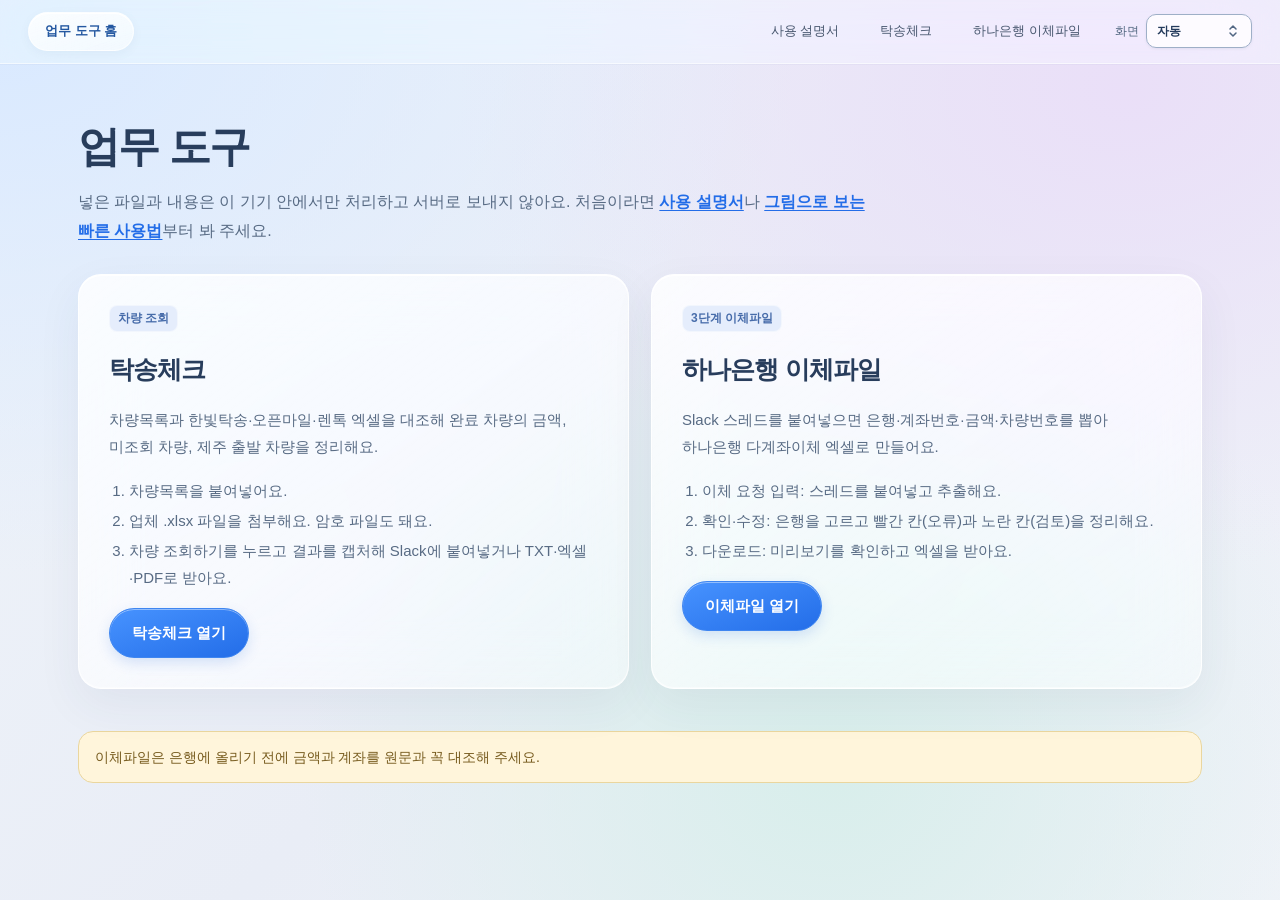
==== commit 0d10f6bd: "탁송체크 결과 캡처 추가, 체험·예시 데이터 제거 - 결과 내보내기에 캡처 복사(클립보드 이미지)·캡처 저장(PNG): 저장 범위·체크한 줄 반영, 상태 색, 합계, 300대 제한" ====
--- a/index.html
+++ b/index.html
@@ -54,7 +54,7 @@
       <ol>
         <li>차량목록을 붙여넣어요.</li>
         <li>업체 .xlsx 파일을 첨부해요. 암호 파일도 돼요.</li>
-        <li>차량 조회하기를 누르고 결과를 복사하거나 TXT·엑셀·PDF로 받아요.</li>
+        <li>차량 조회하기를 누르고 결과를 캡처해 Slack에 붙여넣거나 TXT·엑셀·PDF로 받아요.</li>
       </ol>
       <a class="go" href="./dispatch.html">탁송체크 열기</a>
     </article>
--- a/assets/mac-glass.css
+++ b/assets/mac-glass.css
@@ -227,3 +227,5 @@
 body.mac-ui[data-page=dispatch] .inputs{row-gap:12px}
 body.mac-ui[data-page=dispatch] .run{min-height:50px}
 @media(max-width:820px){body.mac-ui[data-page=dispatch] .resultactions{margin-left:0;justify-content:flex-start}}
+body.mac-ui[data-page=dispatch] .exportsep{width:1px;height:24px;background:var(--hair-strong);margin:0 4px;display:inline-block;vertical-align:middle}
+@media(max-width:820px){body.mac-ui[data-page=dispatch] .exportsep{display:none}}
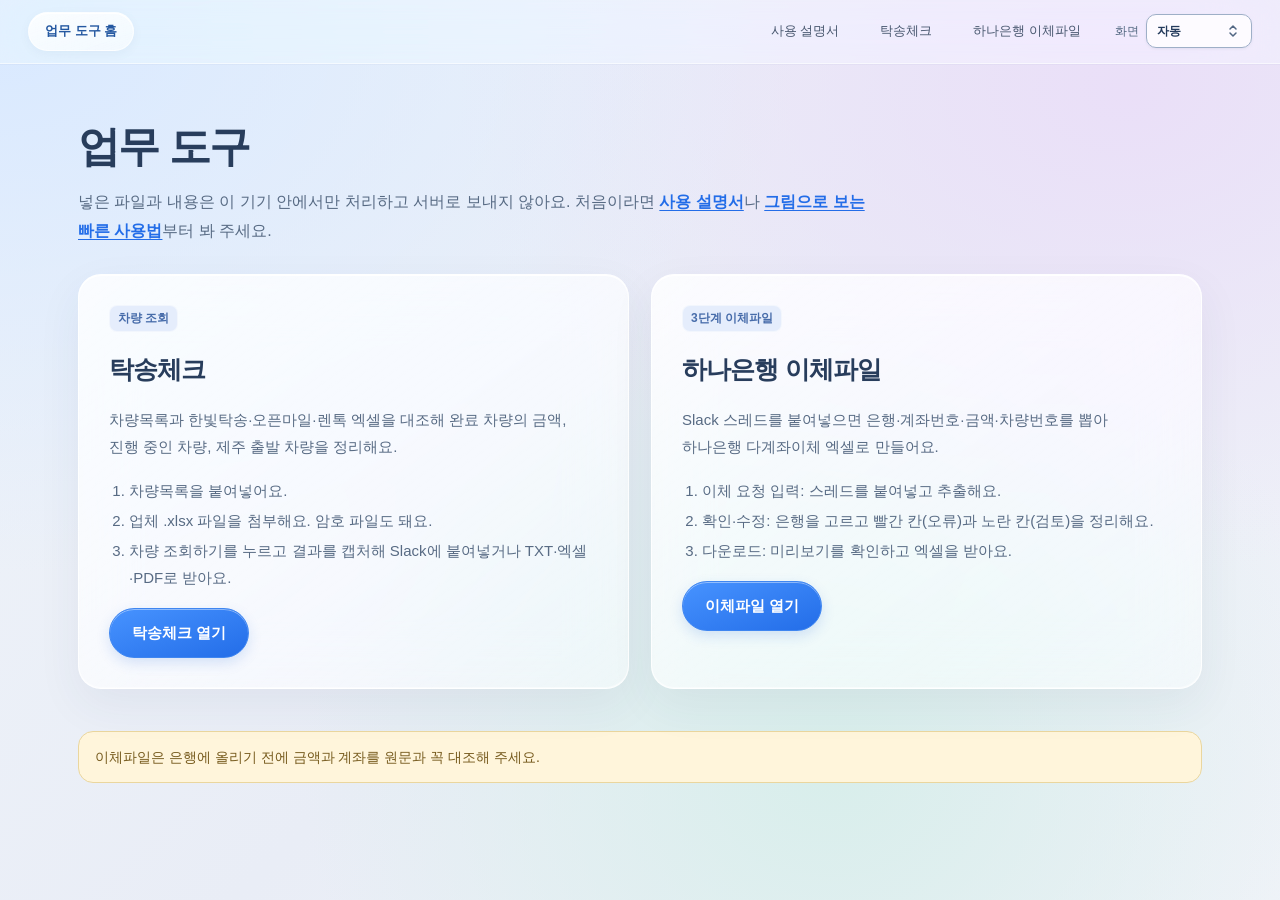
==== commit 29be1946: "탁송체크 '미조회' 카드·탭을 '진행 중'(탁송 중·배정완료)으로 변경 - core: inProgress·statusLabel 추가, includes에 progress 필터, TX" ====
--- a/index.html
+++ b/index.html
@@ -36,7 +36,7 @@
 .note{background:var(--warn-bg);color:var(--warn-ink);border:1px solid #efd9ad;border-radius:12px;padding:14px 16px;font-size:14px}
 footer{color:var(--muted);font-size:13px}
 </style>
-<link rel="stylesheet" href="./assets/mac-glass.css?v=20261118-1">
+<link rel="stylesheet" href="./assets/mac-glass.css?v=20261118-2">
 <script src="./assets/theme.js?v=20261116-1"></script>
 </head>
 <body class="mac-ui" data-page="index">
@@ -50,7 +50,7 @@
     <article class="card">
       <span class="tag">차량 조회</span>
       <h2>탁송체크</h2>
-      <p>차량목록과 한빛탁송·오픈마일·렌톡 엑셀을 대조해 완료 차량의 금액, 미조회 차량, 제주 출발 차량을 정리해요.</p>
+      <p>차량목록과 한빛탁송·오픈마일·렌톡 엑셀을 대조해 완료 차량의 금액, 진행 중인 차량, 제주 출발 차량을 정리해요.</p>
       <ol>
         <li>차량목록을 붙여넣어요.</li>
         <li>업체 .xlsx 파일을 첨부해요. 암호 파일도 돼요.</li>
--- a/assets/mac-glass.css
+++ b/assets/mac-glass.css
@@ -229,3 +229,35 @@
 @media(max-width:820px){body.mac-ui[data-page=dispatch] .resultactions{margin-left:0;justify-content:flex-start}}
 body.mac-ui[data-page=dispatch] .exportsep{width:1px;height:24px;background:var(--hair-strong);margin:0 4px;display:inline-block;vertical-align:middle}
 @media(max-width:820px){body.mac-ui[data-page=dispatch] .exportsep{display:none}}
+
+/* ---------------------------------------------------------------
+   2026-11-18 표 글자 굵기 정리 · 눌러서 복사 표시 — 탁송체크
+   - 값은 보통 굵기, 차량번호와 주유금액만 살짝 강조
+   - 복사되는 칸: 점선 밑줄 + 마우스를 올리면 '복사' 표시
+---------------------------------------------------------------- */
+body.mac-ui[data-page=dispatch] #table td{font-size:14px;font-weight:400;color:#33465f}
+body.mac-ui[data-page=dispatch] #table td.plate{font-size:15px;font-weight:600;color:#22324a;letter-spacing:.2px}
+body.mac-ui[data-page=dispatch] #table td.amount{font-size:14px;font-weight:400;color:#33465f;letter-spacing:0}
+body.mac-ui[data-page=dispatch] #table td.amount.fuel{font-size:15px;font-weight:600;color:#1f4f86}
+body.mac-ui[data-page=dispatch] #table .badge{font-weight:600}
+body.mac-ui[data-page=dispatch] #table td.carrier-tag{font-weight:500}
+body.mac-ui[data-page=dispatch] .copyable{position:relative;cursor:copy;text-decoration:underline dotted;text-decoration-color:#8fb0dd;text-decoration-thickness:1.5px;text-underline-offset:4px;border-radius:6px}
+body.mac-ui[data-page=dispatch] .copyable:hover{background:#e8f0fd;color:#1d4fa8;text-decoration-color:#1d4fa8}
+body.mac-ui[data-page=dispatch] .copyable:hover::after{content:'복사';position:absolute;top:50%;transform:translateY(-50%);right:4px;font-size:10.5px;font-weight:600;line-height:1;padding:3px 5px;border-radius:5px;background:#236de8;color:#fff;text-decoration:none;pointer-events:none}
+body.mac-ui[data-page=dispatch] td.number.copyable:hover::after{right:auto;left:4px}
+body.mac-ui[data-page=dispatch] .copyable:focus-visible{outline:2px solid #236de8;outline-offset:1px}
+body.mac-ui[data-page=dispatch] .copyhint{flex-basis:100%;order:3;margin:2px 0 0;font-size:12.5px;color:#55708a}
+body.mac-ui[data-page=dispatch] .copyhint span{color:var(--accent);margin-right:2px}
+body.mac-ui[data-page=dispatch] .copyhint u{text-decoration:underline dotted;text-decoration-color:#8fb0dd;text-underline-offset:3px}
+html[data-theme=dark] body.mac-ui[data-page=dispatch] #table td{color:#d6e1f2}
+html[data-theme=dark] body.mac-ui[data-page=dispatch] #table td.plate{color:#eef4ff!important}
+html[data-theme=dark] body.mac-ui[data-page=dispatch] #table td.amount{color:#d6e1f2!important}
+html[data-theme=dark] body.mac-ui[data-page=dispatch] #table td.amount.fuel{color:#abd0ff!important}
+html[data-theme=dark] body.mac-ui[data-page=dispatch] .copyable:hover{background:#2a3d5c;color:#cfe1ff}
+html[data-theme=dark] body.mac-ui[data-page=dispatch] .copyhint{color:#9aaecb}
+html[data-theme=dark] body.mac-ui #table tbody tr:nth-child(even){background:#243247}
+html[data-theme=dark] body.mac-ui #table tbody tr:nth-child(odd){background:#1d2939}
+html[data-theme=dark] body.mac-ui #table tbody tr:hover{background:#2e4260}
+/* 진행 중(탁송 중·배정완료) 배지 */
+body.mac-ui[data-page=dispatch] .badge.progress{color:#8a5a00;background:#fff4dc}
+html[data-theme=dark] body.mac-ui[data-page=dispatch] .badge.progress{color:#ffd88a;background:#4a3a1c}
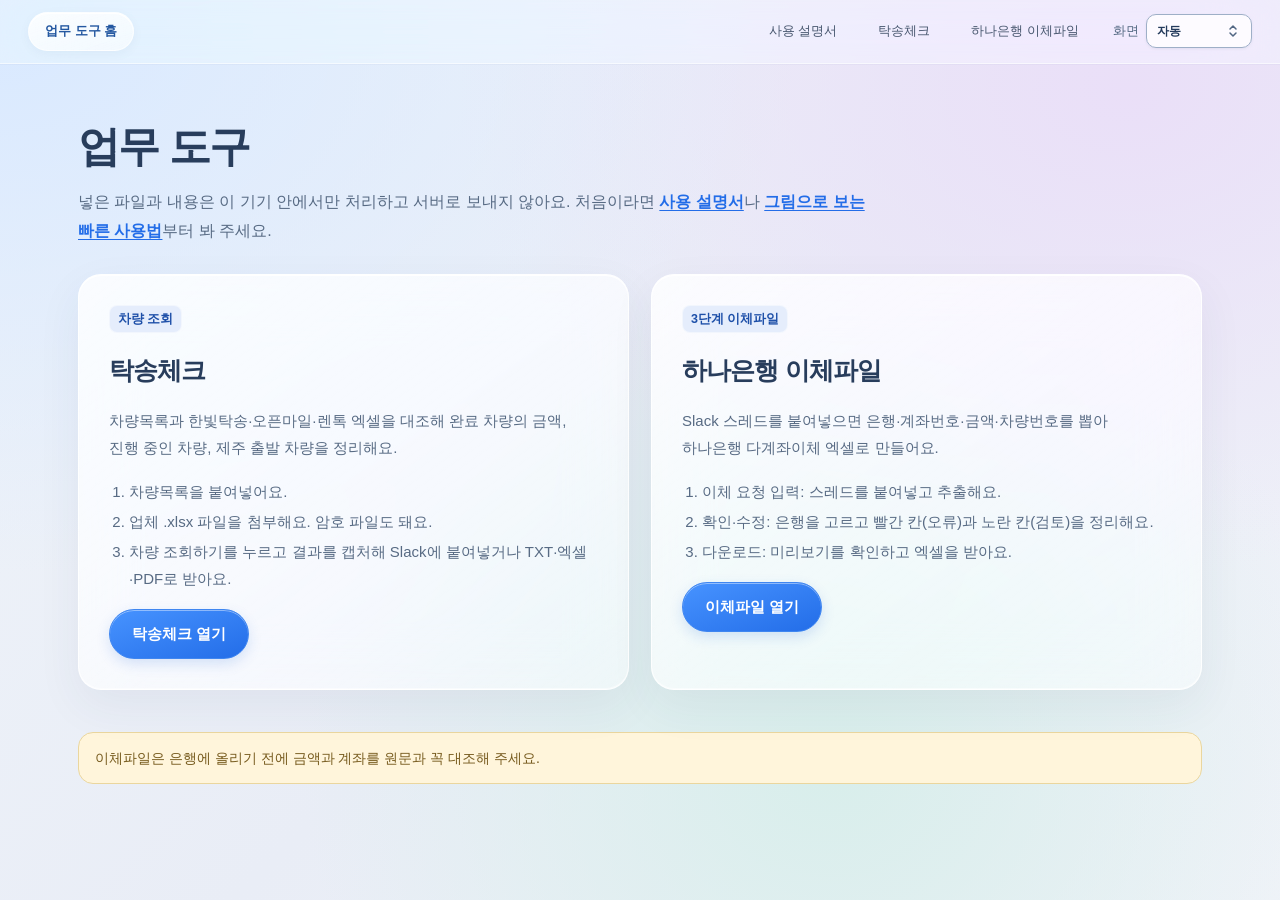
==== commit 229883be: "가독성 개선: 탁송체크 보조 글자 크기·대비 정리 - 탭·필터·카드·표 머리글·파일 정보 등 10~12px 글자를 12.5~13.5px로 - 흐린 회색·상태 배지 색을 라이트·다크" ====
--- a/index.html
+++ b/index.html
@@ -36,7 +36,7 @@
 .note{background:var(--warn-bg);color:var(--warn-ink);border:1px solid #efd9ad;border-radius:12px;padding:14px 16px;font-size:14px}
 footer{color:var(--muted);font-size:13px}
 </style>
-<link rel="stylesheet" href="./assets/mac-glass.css?v=20261118-2">
+<link rel="stylesheet" href="./assets/mac-glass.css?v=20261118-3">
 <script src="./assets/theme.js?v=20261116-1"></script>
 </head>
 <body class="mac-ui" data-page="index">
--- a/assets/mac-glass.css
+++ b/assets/mac-glass.css
@@ -261,3 +261,71 @@
 /* 진행 중(탁송 중·배정완료) 배지 */
 body.mac-ui[data-page=dispatch] .badge.progress{color:#8a5a00;background:#fff4dc}
 html[data-theme=dark] body.mac-ui[data-page=dispatch] .badge.progress{color:#ffd88a;background:#4a3a1c}
+
+/* ---------------------------------------------------------------
+   2026-11-18 가독성 — 탁송체크
+   - 본문 보조 글자 최소 13px (배지·단위는 12px 이상)
+   - 흐린 회색은 대비 4.5:1 이상으로 진하게
+---------------------------------------------------------------- */
+body.mac-ui[data-page=dispatch]{--ink:#22324a;--ink2:#3d5170;--ink3:#4a5d77}
+body.mac-ui[data-page=dispatch] :is(.small,.muted,.inputfoot,.filehint){font-size:13px;color:var(--ink3)}
+body.mac-ui[data-page=dispatch] .textbutton{font-size:13px;color:#2f5f9e;font-weight:600}
+body.mac-ui[data-page=dispatch] .sectionhead h2{font-size:17px}
+body.mac-ui[data-page=dispatch] .step{font-size:12.5px;color:#1d5bbf}
+body.mac-ui[data-page=dispatch] textarea{font-size:15px;line-height:1.65;color:var(--ink)}
+body.mac-ui[data-page=dispatch] .drop strong{font-size:14.5px;color:var(--ink2)}
+body.mac-ui[data-page=dispatch] .drop span{font-size:12.5px;color:var(--ink3)}
+body.mac-ui[data-page=dispatch] .filename{font-size:13.5px;color:var(--ink)}
+body.mac-ui[data-page=dispatch] .filemeta{font-size:12.5px;color:var(--ink3)}
+body.mac-ui[data-page=dispatch] .filebadge{font-size:11px;color:#1f6b45}
+body.mac-ui[data-page=dispatch] .filelist .remove{color:#5a6b82;font-size:18px}
+body.mac-ui[data-page=dispatch] .stat>span{font-size:13.5px;color:var(--ink2)}
+body.mac-ui[data-page=dispatch] .stat strong small{font-size:13px;color:var(--ink3)}
+body.mac-ui[data-page=dispatch] .resulthead h2{font-size:19px;color:var(--ink)}
+body.mac-ui[data-page=dispatch] .countbadge{font-size:12.5px;color:#2f4f73}
+body.mac-ui[data-page=dispatch] .copyhint{font-size:13px;color:var(--ink3)}
+body.mac-ui[data-page=dispatch] .copyhint span{color:#1d5bbf}
+body.mac-ui[data-page=dispatch] .tab{font-size:13.5px;padding:9px 14px;color:var(--ink2)}
+body.mac-ui[data-page=dispatch] .tab.active{color:#174fa8}
+body.mac-ui[data-page=dispatch] :is(.vendorfilterlabel,.datefilter,.filterbar label.small){font-size:13px;color:var(--ink2)}
+body.mac-ui[data-page=dispatch] .filterbar select,body.mac-ui[data-page=dispatch] .filterbar input{font-size:13.5px!important}
+body.mac-ui[data-page=dispatch] .search span{color:#5a6b82}
+body.mac-ui[data-page=dispatch] #table th,body.mac-ui[data-page=dispatch] #table .sorthead{font-size:13px;color:var(--ink2)}
+body.mac-ui[data-page=dispatch] #table td{font-size:14.5px;line-height:1.45}
+body.mac-ui[data-page=dispatch] #table td.plate,body.mac-ui[data-page=dispatch] #table td.amount.fuel{font-size:15.5px}
+body.mac-ui[data-page=dispatch] #table td.amount{font-size:14.5px}
+body.mac-ui[data-page=dispatch] #table .badge{font-size:12.5px;padding:4px 9px}
+body.mac-ui[data-page=dispatch] td.cbtd .work-check{font-size:12.5px;color:var(--ink3)}
+body.mac-ui[data-page=dispatch] .tablefoot{font-size:13px;color:var(--ink3)}
+body.mac-ui[data-page=dispatch] .exportbar strong{font-size:14px;color:var(--ink)}
+body.mac-ui[data-page=dispatch] footer{font-size:12.5px;color:var(--ink3)}
+body.mac-ui[data-page=dispatch] .iconbutton{color:var(--ink2)}
+body.mac-ui .theme-control{font-size:12.5px}
+html[data-theme=dark] body.mac-ui[data-page=dispatch]{--ink:#e6eefb;--ink2:#c9d6ea;--ink3:#aebdd4}
+html[data-theme=dark] body.mac-ui[data-page=dispatch] :is(.textbutton,.tab.active,.copyhint span){color:#8fbaff}
+html[data-theme=dark] body.mac-ui[data-page=dispatch] .step{color:#9cc2ff}
+html[data-theme=dark] body.mac-ui[data-page=dispatch] .countbadge{color:#cfe0ff}
+html[data-theme=dark] body.mac-ui[data-page=dispatch] :is(.filelist .remove,.search span){color:#aebdd4}
+html[data-theme=dark] body.mac-ui[data-page=dispatch] .filebadge{color:#9be3bd}
+/* 상태 배지 대비 4.5:1 이상 */
+body.mac-ui[data-page=dispatch] #table .badge.confirmed{background:#e3f3ea;color:#17663f}
+body.mac-ui[data-page=dispatch] #table .badge.carrier{background:#e3f3ea;color:#17663f}
+body.mac-ui[data-page=dispatch] #table .badge.cost,body.mac-ui[data-page=dispatch] #table .badge.incomplete{background:#fbe7e5;color:#9c2f26}
+body.mac-ui[data-page=dispatch] #table .badge.slack{background:#e4edfc;color:#1b4b9b}
+body.mac-ui[data-page=dispatch] #table .badge.missing{background:#fdeedd;color:#8a4b0c}
+body.mac-ui[data-page=dispatch] #table .badge.progress{background:#fff1d6;color:#7a4f00}
+body.mac-ui[data-page=dispatch] #table .rowmeta{font-size:12.5px;color:var(--ink3)}
+body.mac-ui[data-page=dispatch] #table .origin{font-size:13px;color:var(--ink3)}
+body.mac-ui[data-page=dispatch] .exportbuttons .button span{color:var(--ink3)}
+body.mac-ui[data-page=dispatch] footer #status{color:var(--ink3)}
+html[data-theme=dark] body.mac-ui[data-page=dispatch] #table .badge.confirmed,html[data-theme=dark] body.mac-ui[data-page=dispatch] #table .badge.carrier{background:#1f4632;color:#b6f0cf}
+html[data-theme=dark] body.mac-ui[data-page=dispatch] #table .badge.cost,html[data-theme=dark] body.mac-ui[data-page=dispatch] #table .badge.incomplete{background:#552c2c;color:#ffc9c2}
+html[data-theme=dark] body.mac-ui[data-page=dispatch] #table .badge.slack{background:#24395e;color:#c4d9ff}
+html[data-theme=dark] body.mac-ui[data-page=dispatch] #table .badge.missing{background:#4f3a1d;color:#ffd9a3}
+html[data-theme=dark] body.mac-ui[data-page=dispatch] #table .badge.progress{background:#4a3a1c;color:#ffe2a0}
+body.mac-ui[data-page=index] .tag{font-size:12.5px;color:#1d4fa8}
+html[data-theme=dark] body.mac-ui[data-page=dispatch] .filebadge{background:#1f4632;color:#b6f0cf}
+html[data-theme=dark] body.mac-ui[data-page=dispatch] .stat strong small{color:#c9d6ea}
+html[data-theme=dark] body.mac-ui[data-page=dispatch] .tab.active{background:#2b4d80;color:#e6efff}
+html[data-theme=dark] body.mac-ui[data-page=transfer] .tile>span:first-child,html[data-theme=dark] body.mac-ui[data-page=transfer] .tile span{color:#c9d6ea}
+body.mac-ui[data-page=dispatch] .filelist{max-height:170px}
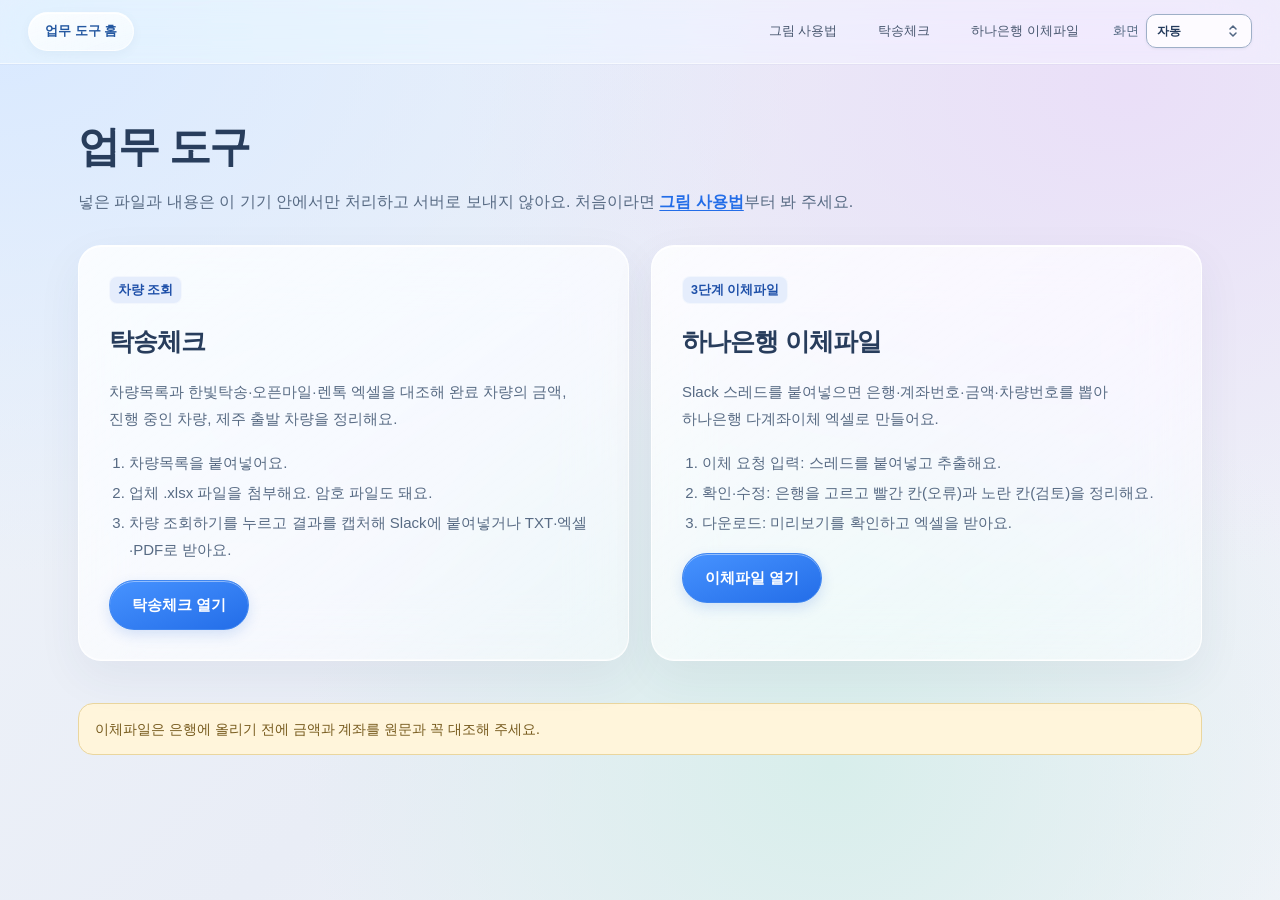
==== commit 38c71aa1: "그림 사용법을 목업으로 다시 그리고 사용 설명서(guide.html) 정리 - quick-guide: 스크린샷 대신 HTML/CSS 목업 4장(탁송체크 1, 이체파일 3단계), 번" ====
--- a/index.html
+++ b/index.html
@@ -40,11 +40,11 @@
 <script src="./assets/theme.js?v=20261116-1"></script>
 </head>
 <body class="mac-ui" data-page="index">
-<nav class="toolnav" aria-label="업무 도구 메뉴"><a class="homelink" aria-current="page" href="./index.html">업무 도구 홈</a><a href="./guide.html">사용 설명서</a><a href="./dispatch.html">탁송체크</a><a href="./transfer.html">하나은행 이체파일</a></nav>
+<nav class="toolnav" aria-label="업무 도구 메뉴"><a class="homelink" aria-current="page" href="./index.html">업무 도구 홈</a><a href="./quick-guide.html">그림 사용법</a><a href="./dispatch.html">탁송체크</a><a href="./transfer.html">하나은행 이체파일</a></nav>
 <main>
   <div>
     <h1>업무 도구</h1>
-    <p class="lead">넣은 파일과 내용은 이 기기 안에서만 처리하고 서버로 보내지 않아요. 처음이라면 <a href="./guide.html" style="color:var(--accent);font-weight:700">사용 설명서</a>나 <a href="./quick-guide.html" style="color:var(--accent);font-weight:700">그림으로 보는 빠른 사용법</a>부터 봐 주세요.</p>
+    <p class="lead">넣은 파일과 내용은 이 기기 안에서만 처리하고 서버로 보내지 않아요. 처음이라면 <a href="./quick-guide.html" style="color:var(--accent);font-weight:700">그림 사용법</a>부터 봐 주세요.</p>
   </div>
   <div class="cards">
     <article class="card">
--- a/assets/mac-glass.css
+++ b/assets/mac-glass.css
@@ -164,7 +164,7 @@
 }
 @media(prefers-reduced-transparency:reduce){body.mac-ui .panel :is(.box,.thread,.tile):not(.help){background:#fff}}
 @media(max-width:650px){body.mac-ui[data-page=transfer] .tiles>.tile.sum:last-child{grid-column:1/-1}}
-@media(max-width:430px){body.mac-ui[data-page=index] .toolnav a[href="./guide.html"]{display:none}}
+@media(max-width:430px){body.mac-ui[data-page=index] .toolnav a[href="./quick-guide.html"]{display:none}}
 body.mac-ui .iconbutton{background:linear-gradient(160deg,#fffffff0,#ffffff99);border:1px solid var(--hair);box-shadow:inset 0 1px 0 #fff}
 html[data-theme=dark] body.mac-ui .iconbutton{background:#ffffff14;border-color:var(--hair-strong);color:#d6e3f8;box-shadow:inset 0 1px 0 #ffffff12}
 @media(max-width:430px){body.mac-ui .toolnav a.navguide{display:none}}
